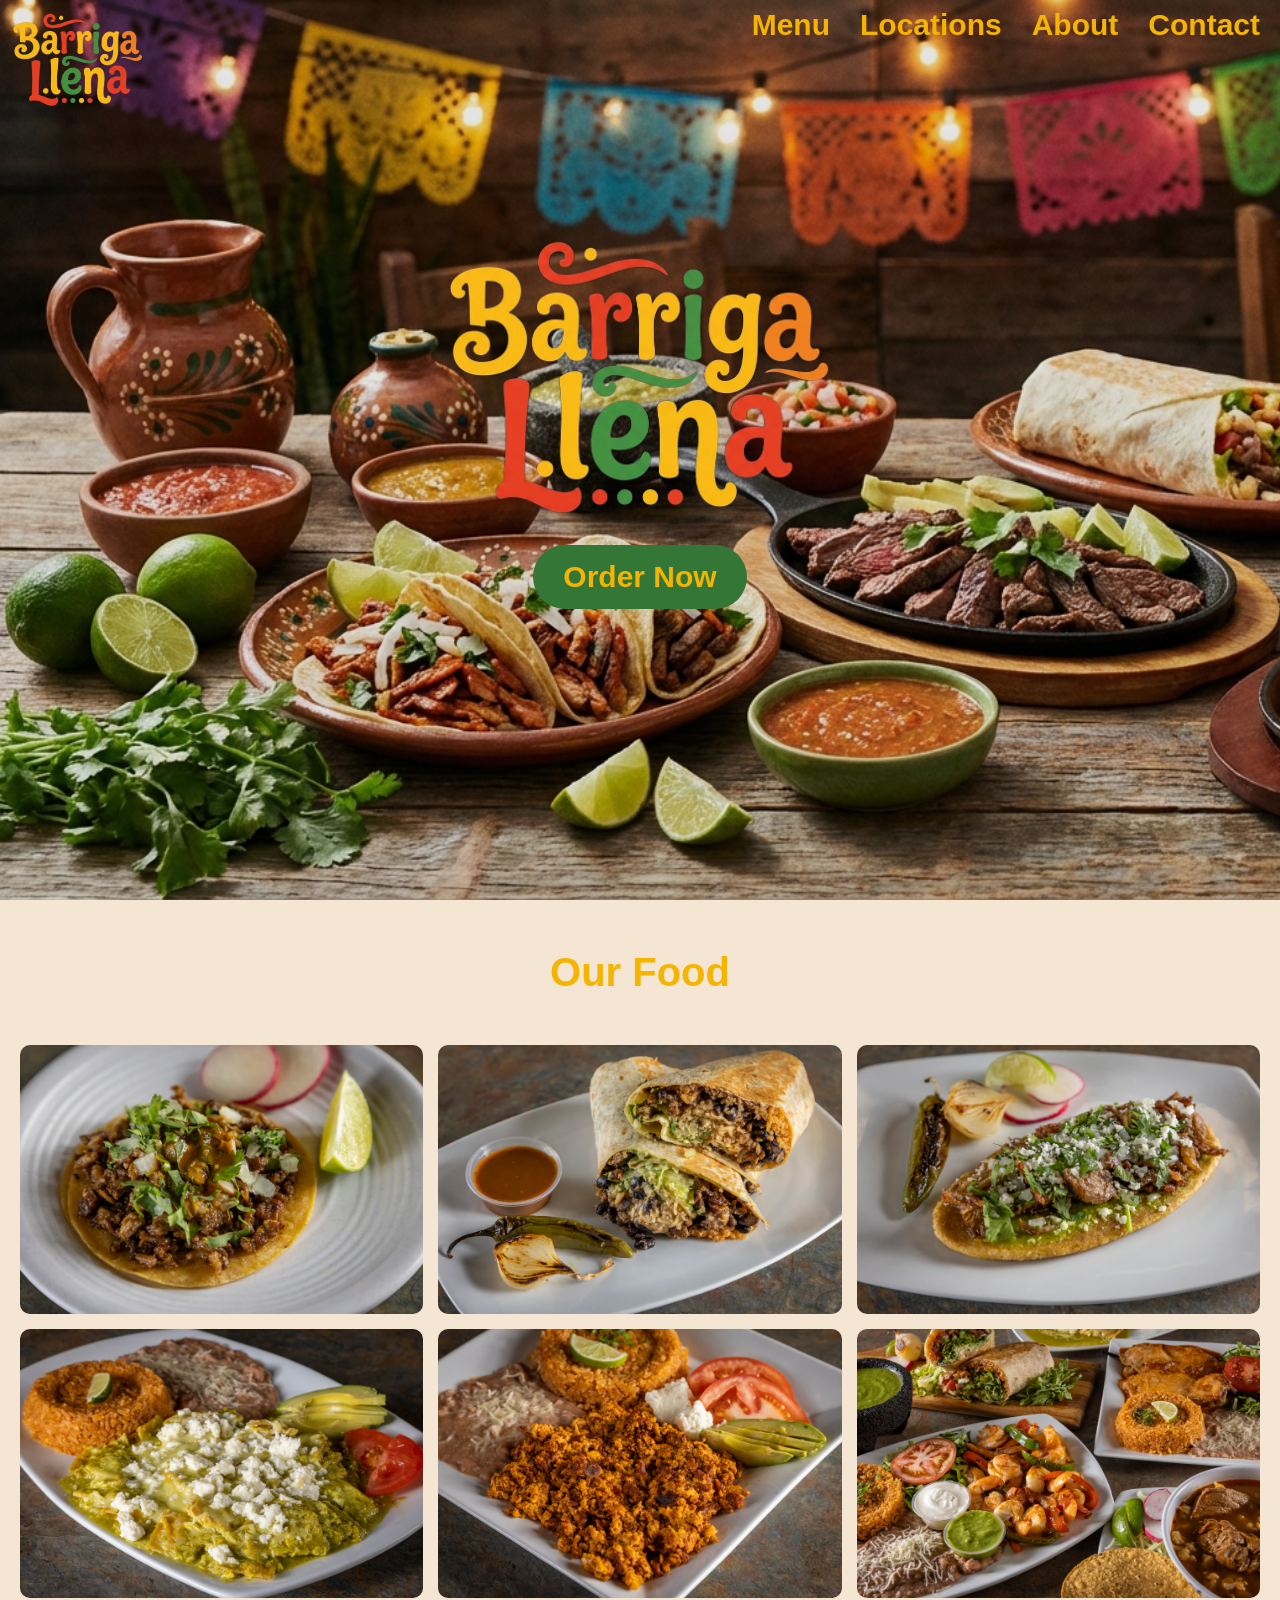
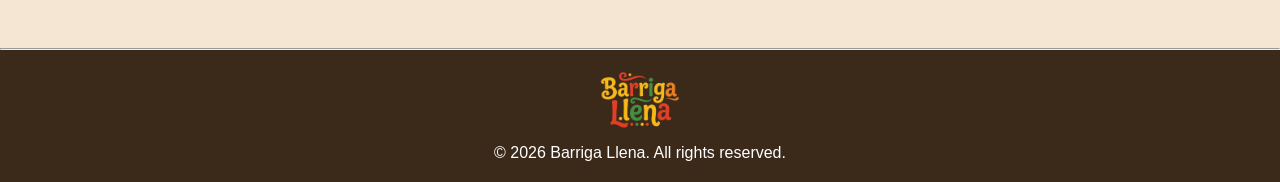
==== index.html @ e54b7aa2 "styling changes to main page" ====
<!doctype html>
<html lang="en">
  <head>
    <meta charset="UTF-8" />
    <meta name="viewport" content="width=device-width, initial-scale=1.0" />
    <link rel="stylesheet" href="css/style.css" />
    <link rel="icon" type="image/x-icon" href="imgs/BarrigaLlenaLogo.jpg" />
    <title>Barriga Llena</title>
  </head>
  <body>
    <header class="hero">
      <div class="overlay"></div>

      <nav class="navbar">
        <img
          src="imgs/BarrigaLlenaLogo.jpg"
          alt="Barriga Llena Logo"
          class="logo"
        />

        <ul>
          <li><a href="#menu">Menu</a></li>
          <li><a href="#locations">Locations</a></li>
          <li><a href="#about">About</a></li>
          <li><a href="#contact">Contact</a></li>
        </ul>
      </nav>

      <div class="hero-content">
        <img
          src="imgs/BarrigaLlenaLogo.jpg"
          alt="Barriga Llena Logo"
          class="hero-logo"
        />
        <button class="order-btn" onclick="">Order Now</button>
      </div>
    </header>
    <section class="gallery">
      <h2>Our Food</h2>
      <div class="gallery-grid">
        <img src="imgs/menu_imgs/tacos_asada.jpg" alt="Tacos" />
        <img src="imgs/menu_imgs/super_burrito.jpg" alt="Burritos" />
        <img src="imgs/menu_imgs/huarache.jpg" alt="Huarache" />
        <img src="imgs/menu_imgs/chilaquiles.jpg" alt="Chilaquiles" />
        <img src="imgs/menu_imgs/chorizo_plate.jpg" alt="Chorizo Plate" />
        <img src="imgs/menu_imgs/multi_plates.jpg" alt="Multi Plates" />
      </div>
    </section>
    <hr />
    <!-- <section class="locations">
      <h2>Locations</h2>

      <div class="location-cards">
        <div class="card">
          <h3>Barriga Llena - Oakland</h3>
          <p>
            📍 <strong>Address:</strong> <br />4201 International Boulevard
            <br />
            Oakland, CA 94601
          </p>
          <p>📞 <strong>Phone:</strong><br />(510) 555-0123</p>
          <p>
            🕒 <strong>Opening Hours:</strong> <br />
            Mon-Thurs: 9am - 9pm <br />Fri-Sun: 9am - 10pm
          </p>
        </div>

        <div class="card">
          <h3>Barriga Llena - San Leandro</h3>
          <p>
            📍 <strong>Address:</strong> <br />579 Floresta Boulevard, Suite
            B<br />San Leandro, CA 94578
          </p>
          <p>📞 <strong>Phone:</strong><br />(510) 555-6631</p>
          <p>
            🕒 <strong>Opening Hours:</strong> <br />
            Mon-Thurs: 9am - 9pm <br />Fri-Sun: 9am - 10pm
          </p>
        </div>

        <div class="card">
          <h3>Barriga Llena - Hayward</h3>
          <p>
            📍 <strong>Address:</strong> <br />792 B St<br />Hayward, CA 94541
          </p>
          <p>📞 <strong>Phone:</strong><br />(510) 555-8472</p>
          <p>
            🕒 <strong>Opening Hours:</strong> <br />
            Mon-Thurs: 9am - 9pm<br />Fri-Sun: 9am - 10pm
          </p>
        </div>
      </div>
    </section> -->
    <footer class="footer">
      <img
        src="imgs/BarrigaLlenaLogo.jpg"
        alt="Barriga Llena Logo"
        class="footer-logo"
      />
      <p>&copy; 2026 Barriga Llena. All rights reserved.</p>
    </footer>
    <script src="script.js"></script>
  </body>
</html>
---- css/style.css ----
/* Base styles */
* {
  margin: 0;
  padding: 0;
  box-sizing: border-box;
}

body {
  font-family: Arial, sans-serif;
}

html {
  scroll-behavior: smooth;
}

/* Header styles */
.hero {
  position: relative;
  height: 100vh;
  background: url("/imgs/MexFood.jpg") left center/cover no-repeat;
  color: white;
}

.overlay {
  position: absolute;
  inset: 0;
  background: rgba(0, 0, 0, 0.1);
}

.navbar {
  position: relative;
  z-index: 2;
  display: flex;
  justify-content: space-between;
  align-items: center;
}

.logo {
  height: 120px;
  padding: 10px;
}

.navbar ul {
  position: relative;
  display: flex;
  gap: 30px;
  list-style: none;
  padding-bottom: 70px;
  padding-right: 20px;
}

.navbar a {
  color: #f4b400;
  font-size: 30px;
  text-decoration: none;
  font-weight: bold;
}

.navbar a:hover {
  color: white;
  text-decoration: underline;
}

.hero-content {
  position: relative;
  z-index: 2;
  height: 100%;
  display: flex;
  flex-direction: column;
  justify-content: center;
  align-items: center;
  padding-bottom: 300px;
}

.hero-logo {
  width: 400px;
  margin-bottom: 20px;
}

.order-btn {
  background: #337636;
  /* color: white; */
  color: #f4b400;
  padding: 15px 30px;
  font-size: 30px;
  border: none;
  border-radius: 50px;
  font-weight: bold;
  z-index: 2;
  cursor: pointer;
}

.order-btn:hover {
  background: #f4b400;
  color: #337636;
}

/* Gallery styles */
.gallery {
  padding: 50px 20px;
  text-align: center;
  background: #f5e6d3; /*radial-gradient(circle, #7b0404, #000000);*/
}

.gallery h2 {
  color: #f4b400;
  font-size: 40px;
  font-weight: bold;
  margin-bottom: 50px;
}

.gallery-grid {
  display: grid;
  grid-template-columns: repeat(3, minmax(200px, 1fr));
  gap: 15px;
  margin-top: 20px;
}

.gallery-grid img {
  width: 100%;
  object-fit: cover;
  border-radius: 10px;
}

/* Section - Locations styles */

/* .locations {
  padding: 60px 20px;
  text-align: center;
  background-image: url("imgs/BL_background.png");
  background-size: cover;
}

.locations h2 {
  font-size: 50px;
  font-weight: bold;
  margin-bottom: 40px;
}

.location-cards {
  display: flex;
  justify-content: center;
  gap: 30px;
  flex-wrap: wrap;
}

.card {
  background: #f9f9f9;
  padding: 20px;
  width: 280px;
  border-radius: 15px;
  box-shadow: 0 4px 10px rgba(0, 0, 0, 0.1);
  text-align: left;
  transition: transform 0.3s ease;
}

.card:hover {
  transform: translateY(-10px);
}

.card h3 {
  margin-bottom: 10px;
}

.card p {
  margin: 8px 0;
} */

/* Footer styles */
.footer {
  background: #3b2a1a;
  /* background: #7b0404; */
  color: white;
  text-align: center;
  padding: 20px;
}

.footer img {
  height: 60px;
  margin-bottom: 10px;
}
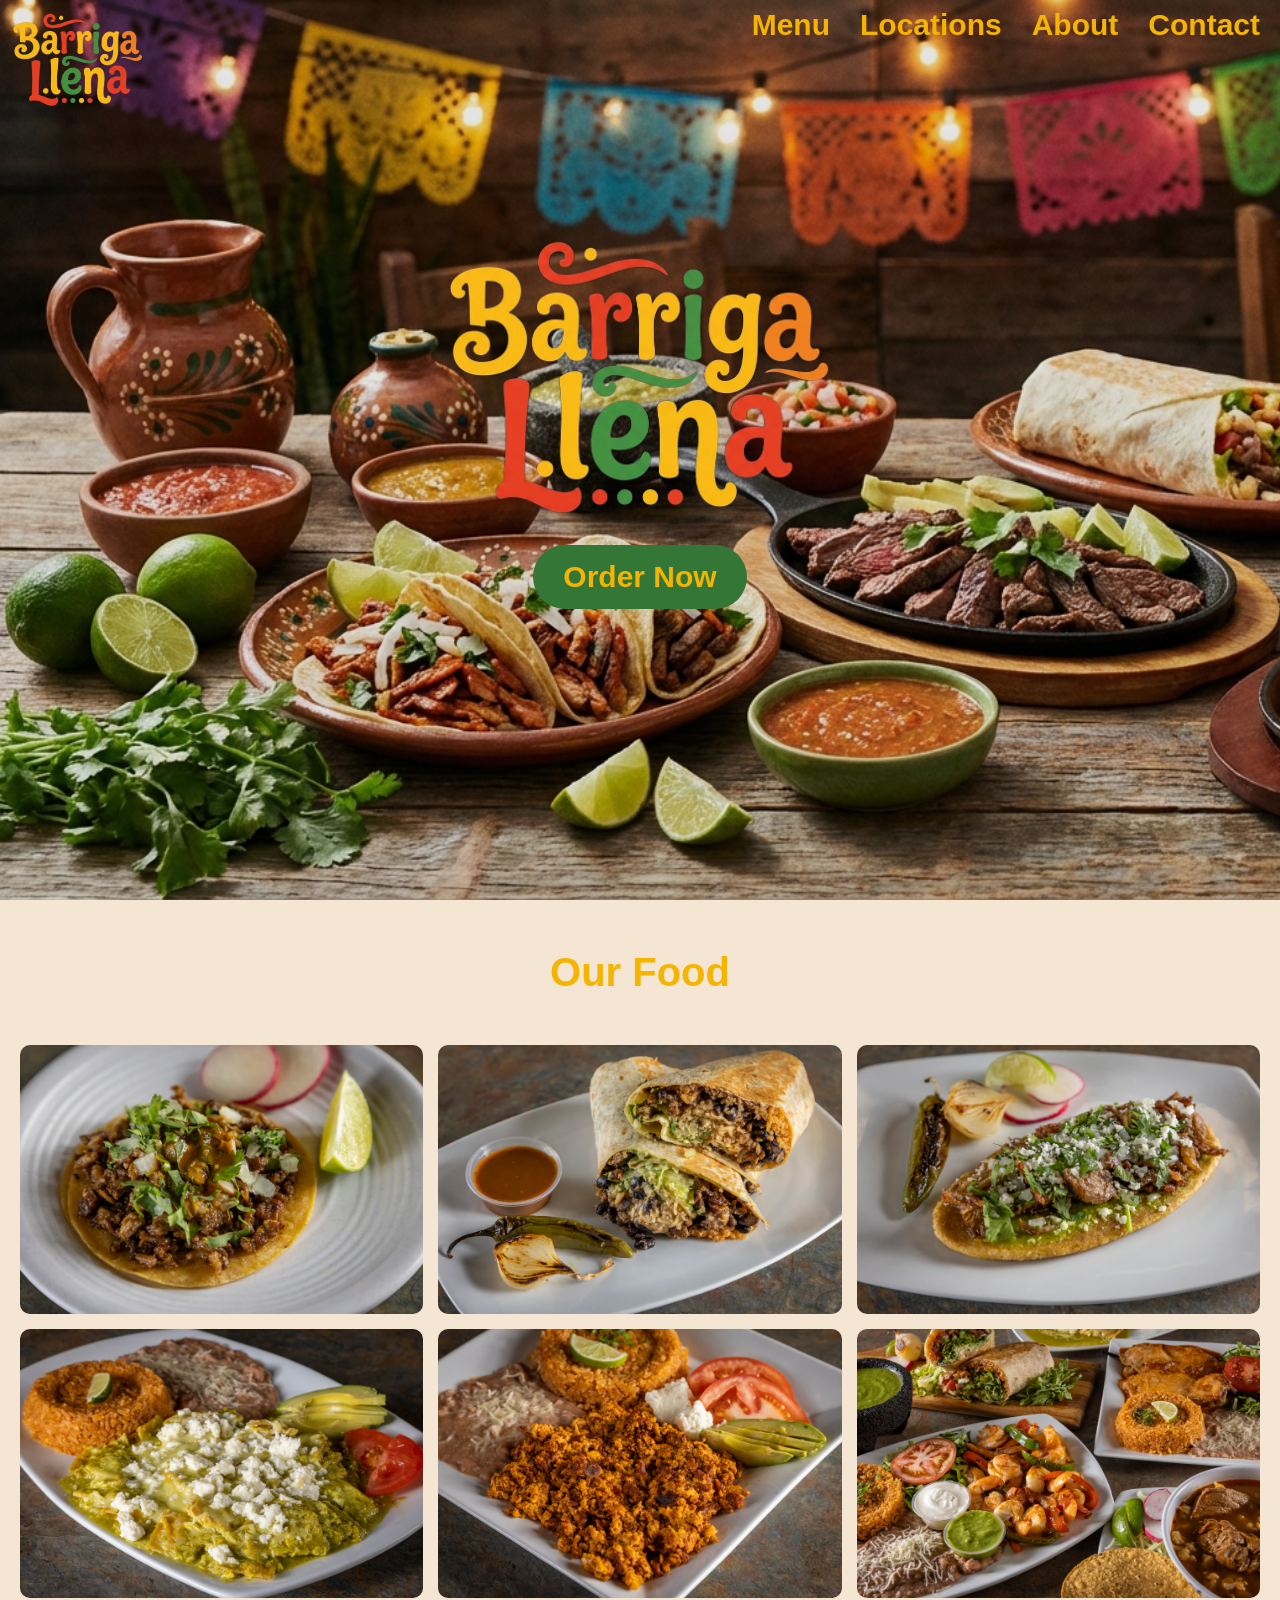
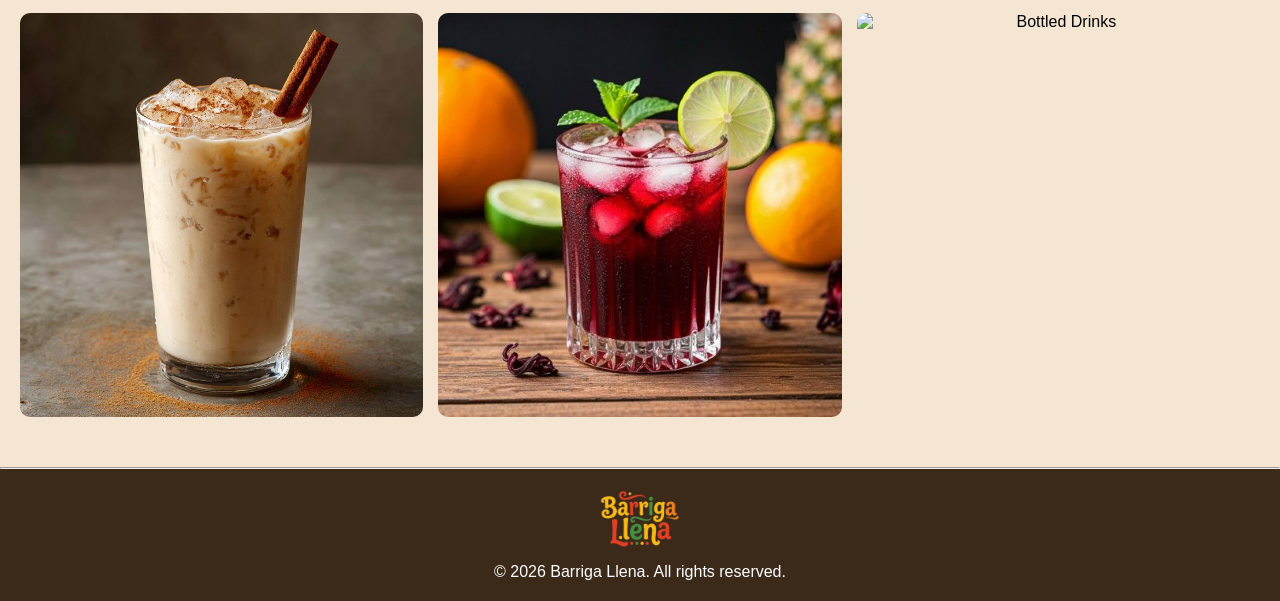
==== commit cfd93e86: "added a few more images to gallery" ====
--- a/index.html
+++ b/index.html
@@ -44,6 +44,9 @@
         <img src="imgs/menu_imgs/chilaquiles.jpg" alt="Chilaquiles" />
         <img src="imgs/menu_imgs/chorizo_plate.jpg" alt="Chorizo Plate" />
         <img src="imgs/menu_imgs/multi_plates.jpg" alt="Multi Plates" />
+        <img src="imgs/menu_imgs/horchata.jpg" alt="Horchata" />
+        <img src="imgs/menu_imgs/jamaica.jpg" alt="Jamaica" />
+        <img src="imgs/menu_imgs/" alt="Bottled Drinks" />
       </div>
     </section>
     <hr />
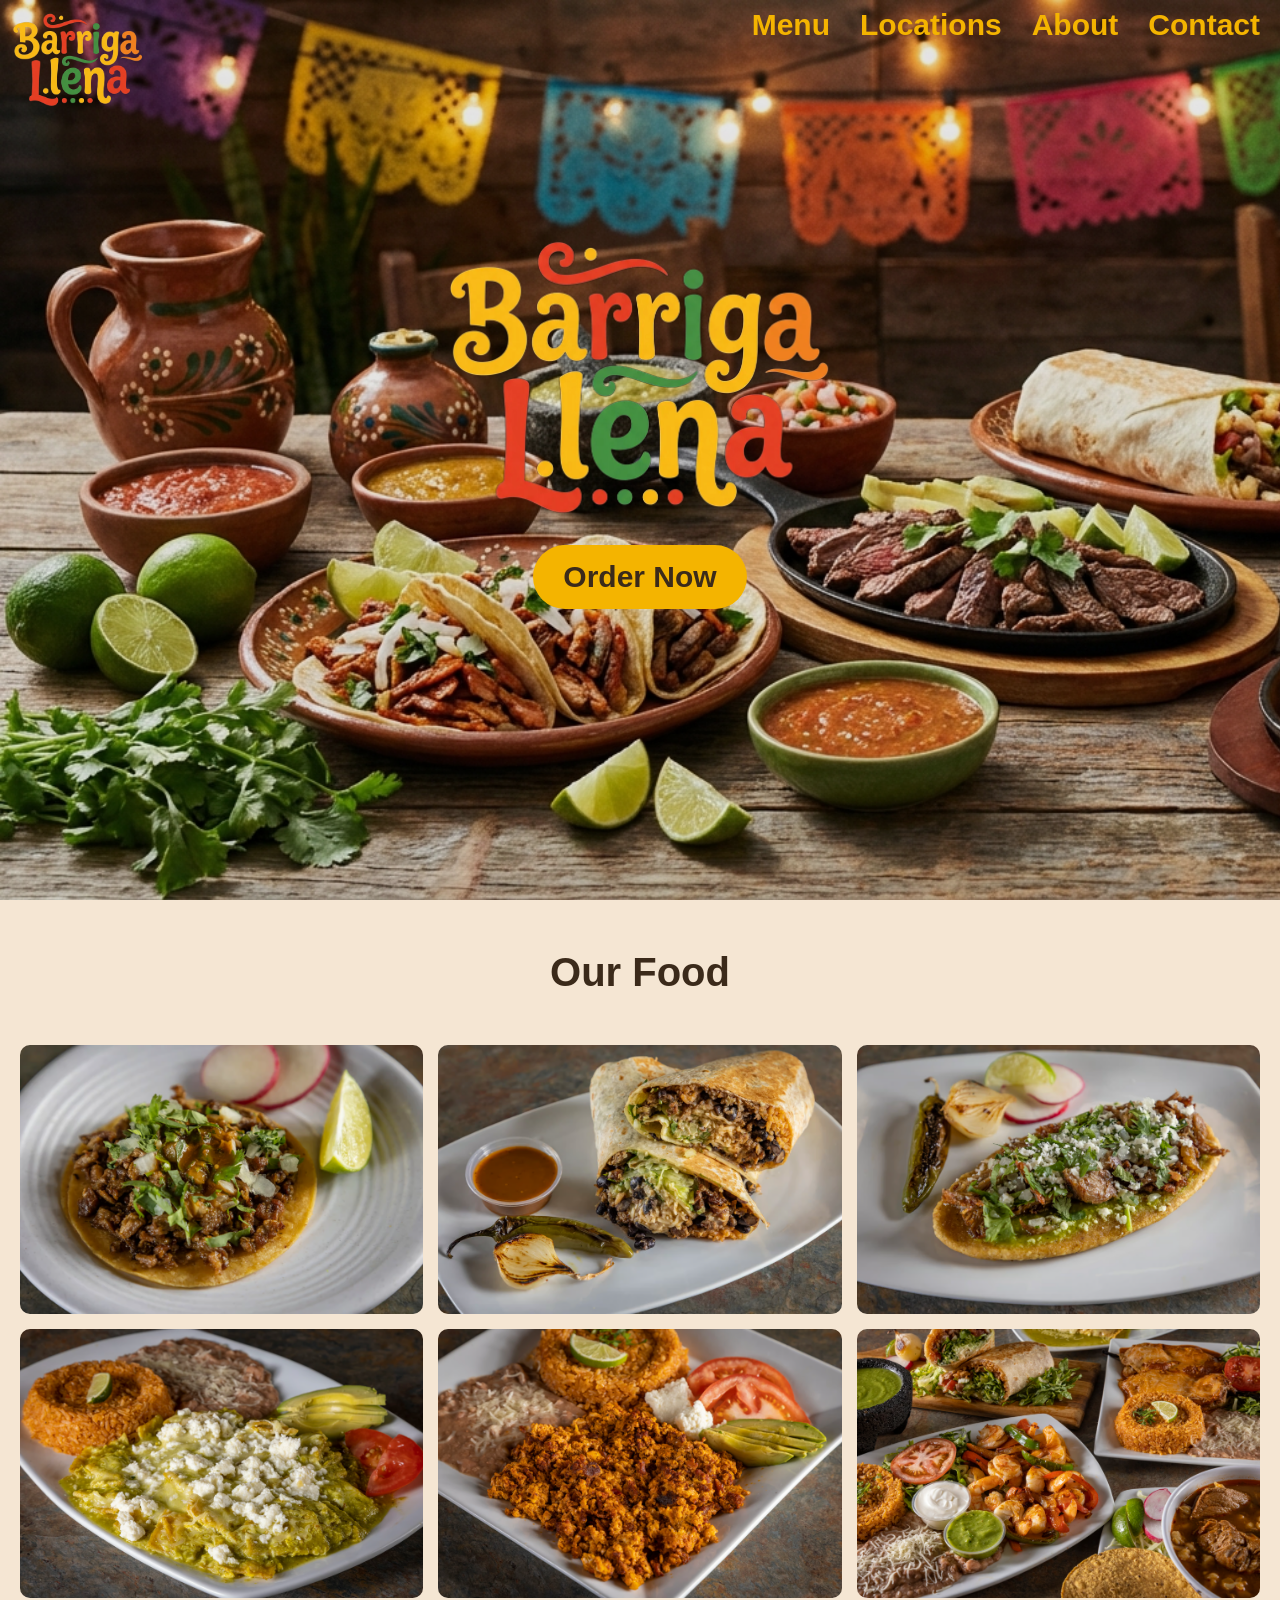
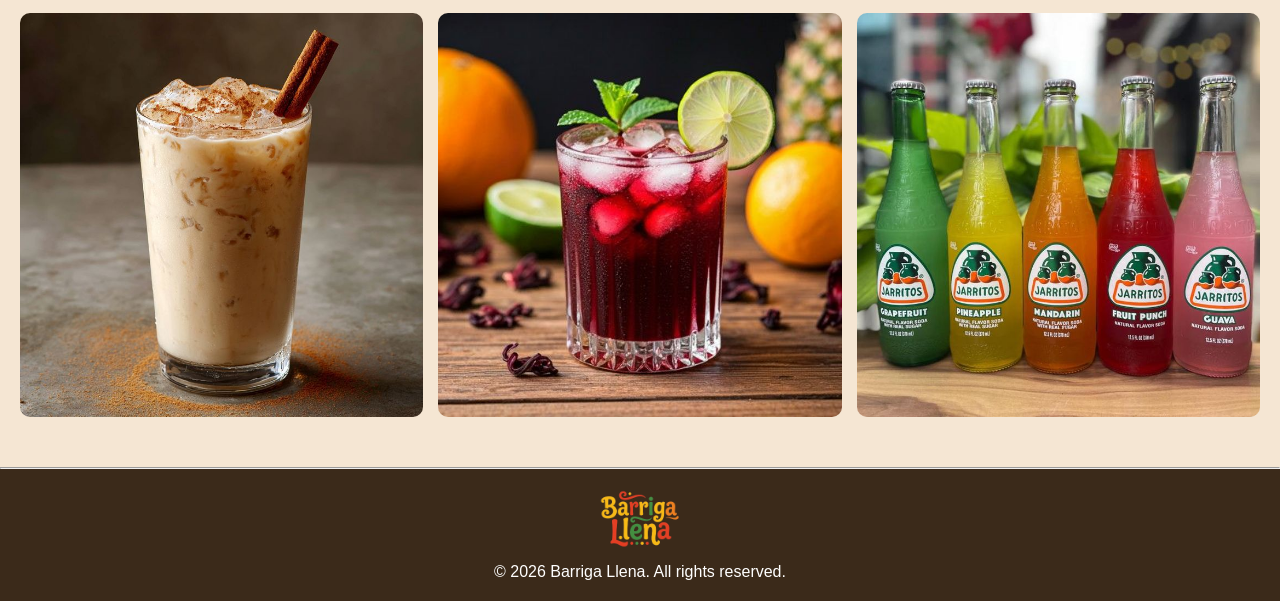
==== commit 9d1b8dc7: "updated order btn and nav styling" ====
--- a/index.html
+++ b/index.html
@@ -46,7 +46,7 @@
         <img src="imgs/menu_imgs/multi_plates.jpg" alt="Multi Plates" />
         <img src="imgs/menu_imgs/horchata.jpg" alt="Horchata" />
         <img src="imgs/menu_imgs/jamaica.jpg" alt="Jamaica" />
-        <img src="imgs/menu_imgs/" alt="Bottled Drinks" />
+        <img src="imgs/menu_imgs/jarritos.jpg" alt="Jarritos" />
       </div>
     </section>
     <hr />
--- a/css/style.css
+++ b/css/style.css
@@ -58,7 +58,9 @@
 
 .navbar a:hover {
   color: white;
+  transition: 0.3s ease;
   text-decoration: underline;
+  font-size: 35px;
 }
 
 .hero-content {
@@ -78,9 +80,8 @@
 }
 
 .order-btn {
-  background: #337636;
-  /* color: white; */
-  color: #f4b400;
+  background: #f4b400;
+  color: #3b2a1a;
   padding: 15px 30px;
   font-size: 30px;
   border: none;
@@ -91,8 +92,9 @@
 }
 
 .order-btn:hover {
-  background: #f4b400;
-  color: #337636;
+  transition: 0.3s ease;
+  font-size: 35px;
+  color: white;
 }
 
 /* Gallery styles */
@@ -103,7 +105,7 @@
 }
 
 .gallery h2 {
-  color: #f4b400;
+  color: #3b2a1a;
   font-size: 40px;
   font-weight: bold;
   margin-bottom: 50px;
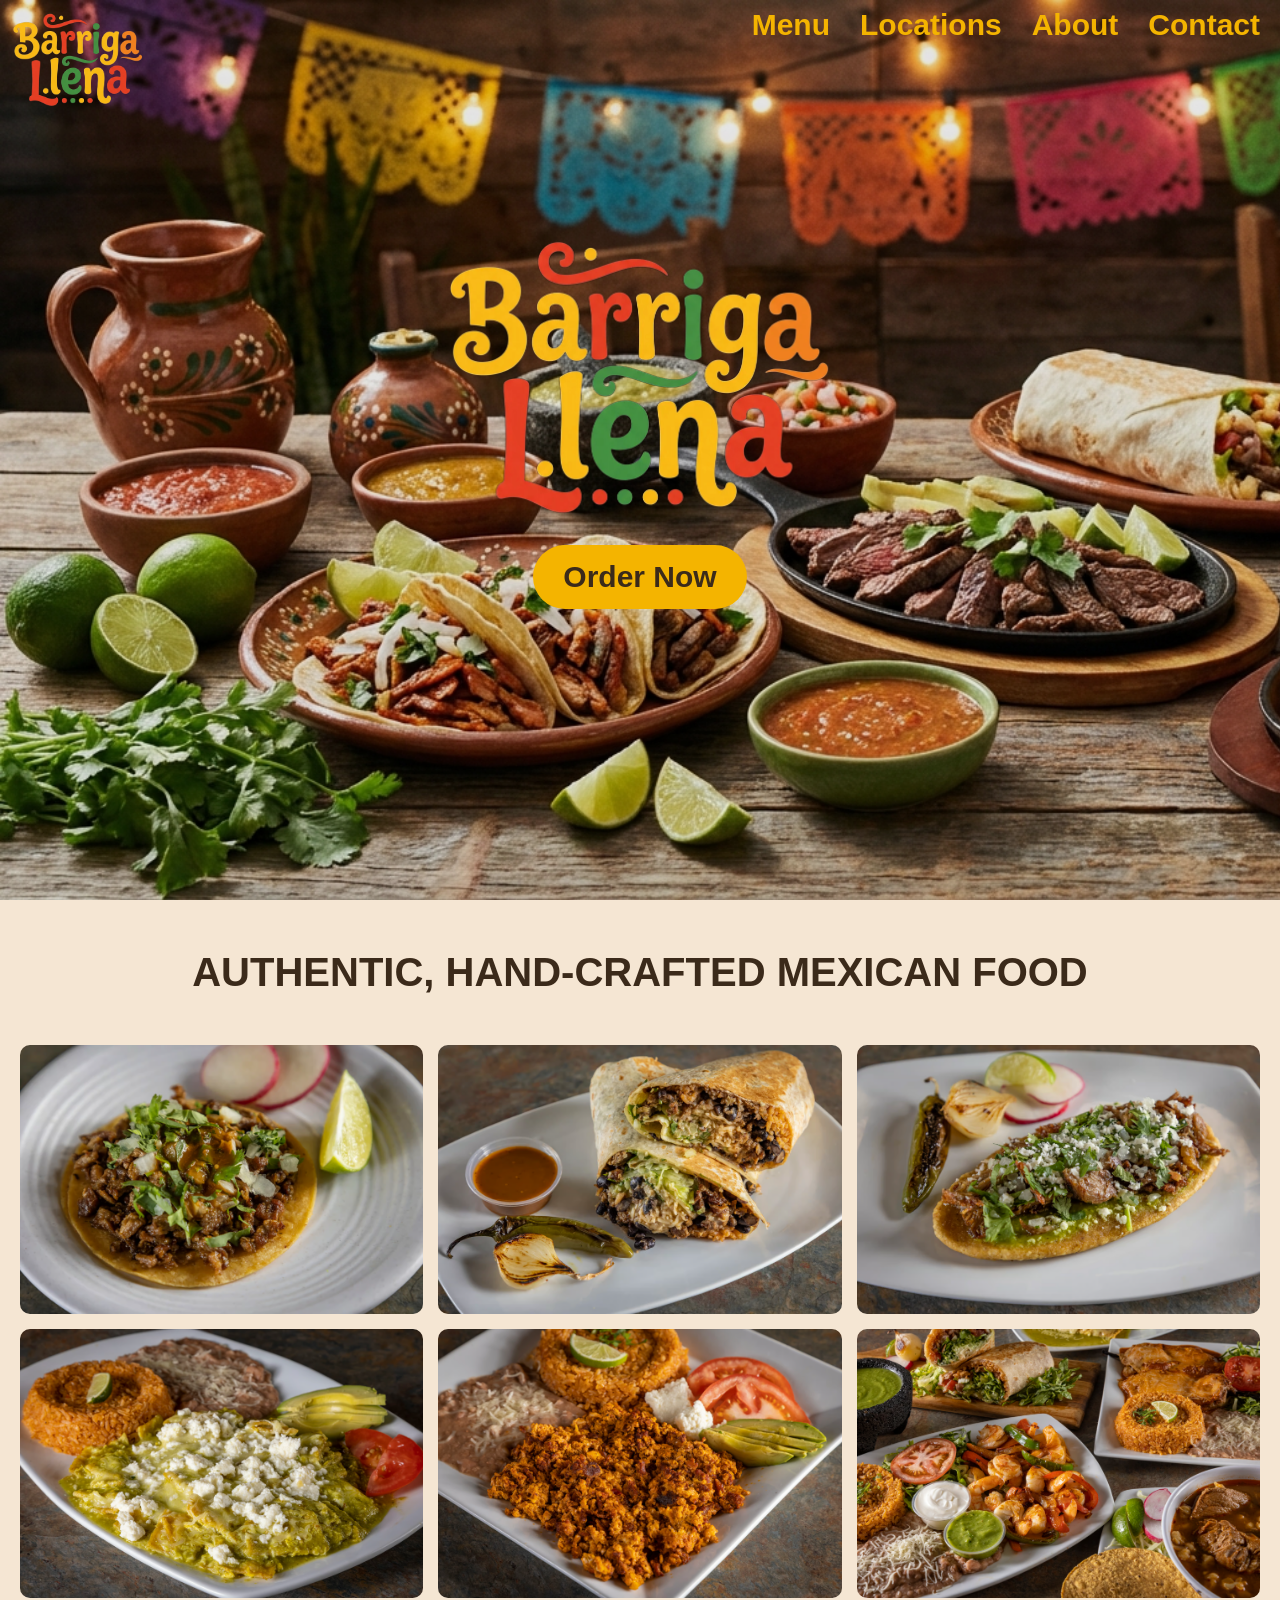
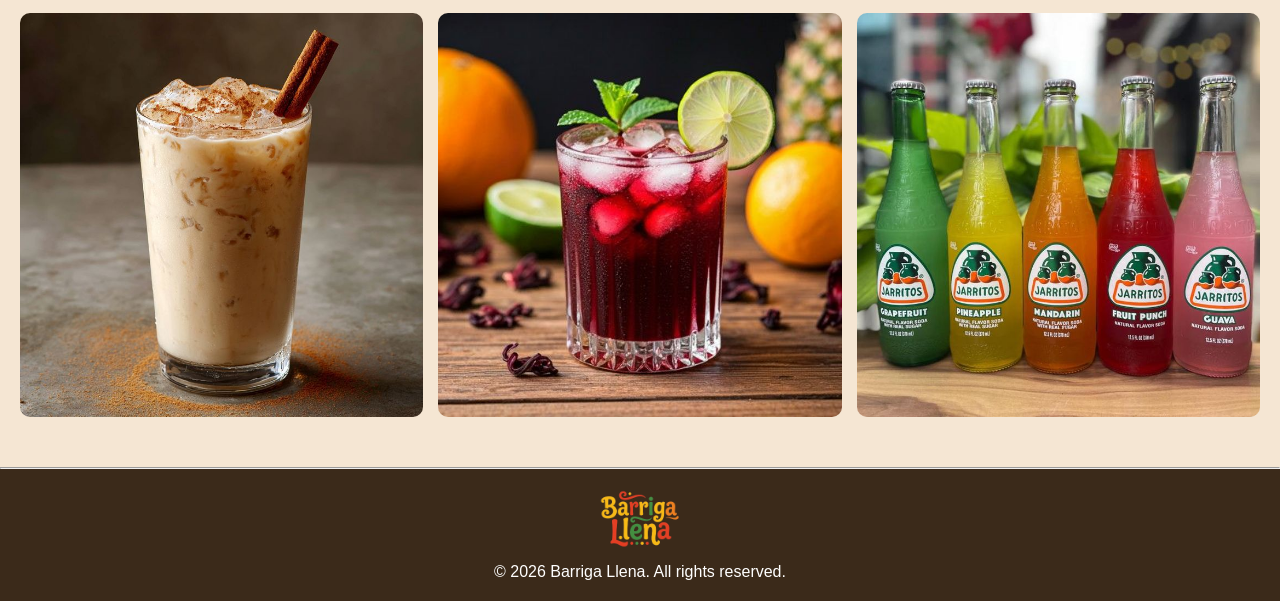
==== commit 54262aae: "gallery text update" ====
--- a/index.html
+++ b/index.html
@@ -36,7 +36,7 @@
       </div>
     </header>
     <section class="gallery">
-      <h2>Our Food</h2>
+      <h2>AUTHENTIC, HAND-CRAFTED MEXICAN FOOD</h2>
       <div class="gallery-grid">
         <img src="imgs/menu_imgs/tacos_asada.jpg" alt="Tacos" />
         <img src="imgs/menu_imgs/super_burrito.jpg" alt="Burritos" />
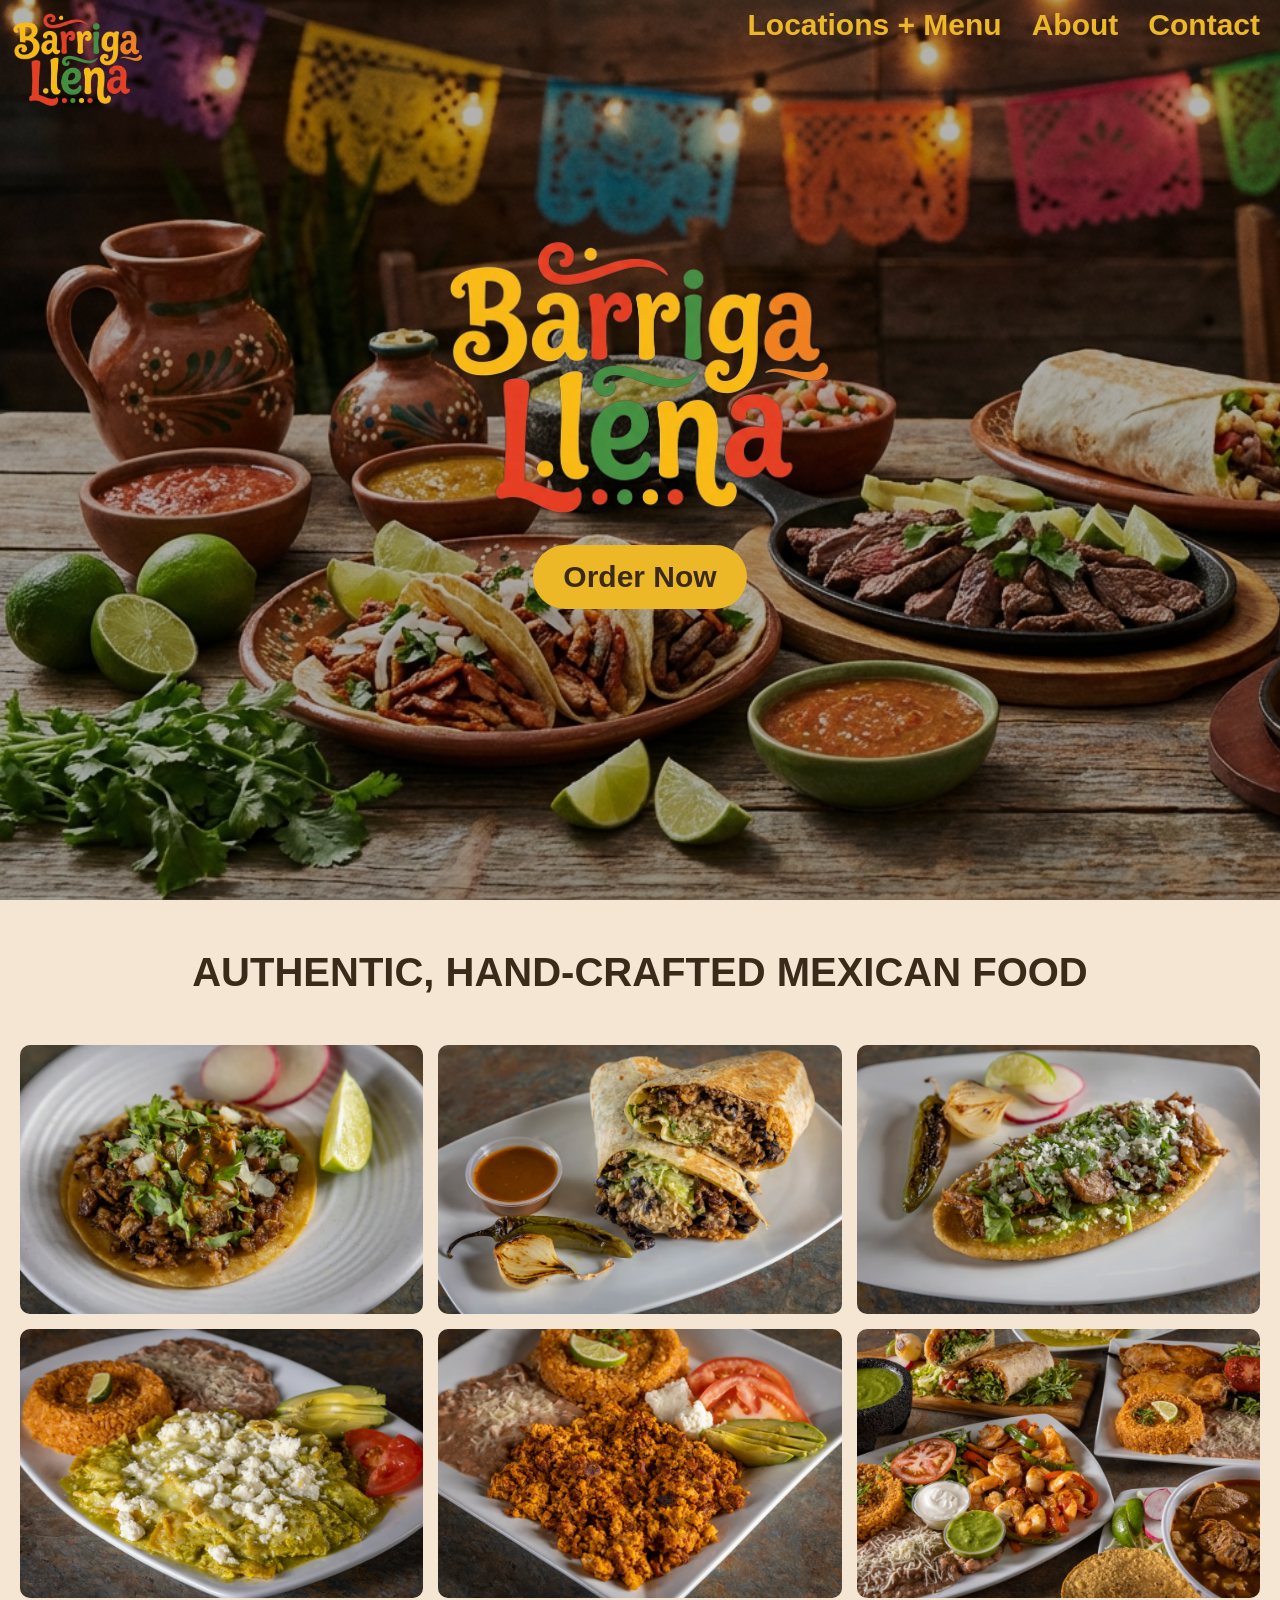
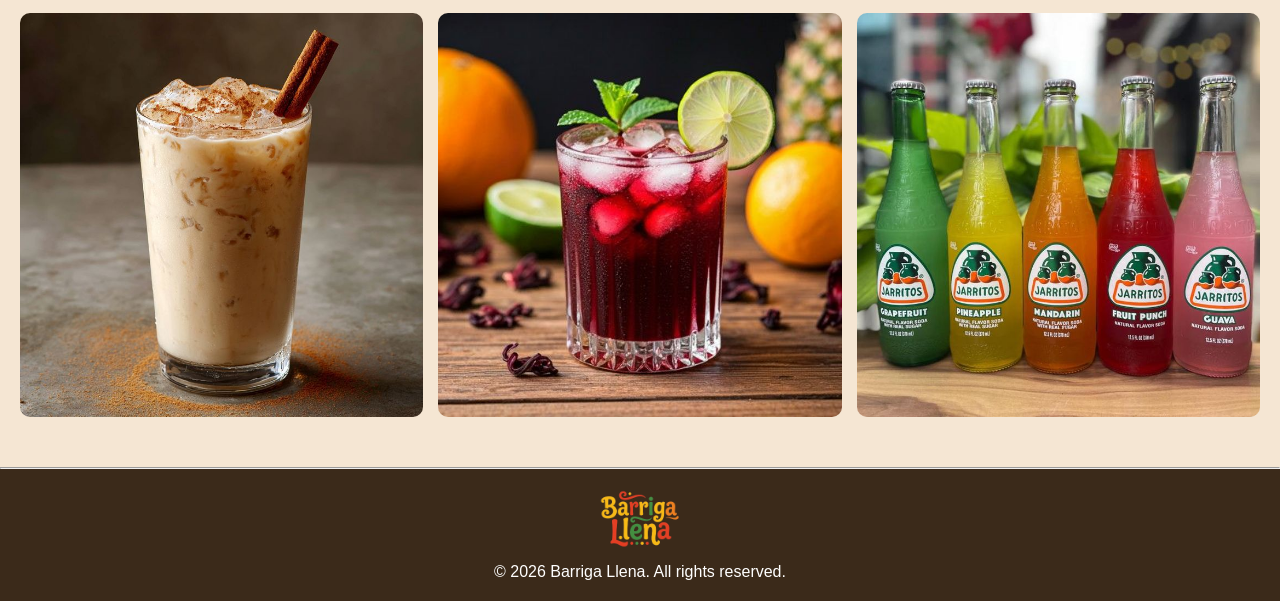
==== commit f891ad5d: "map and location cards update Co-authored-by: Copilot <copilot@github.com>" ====
--- a/index.html
+++ b/index.html
@@ -3,7 +3,7 @@
   <head>
     <meta charset="UTF-8" />
     <meta name="viewport" content="width=device-width, initial-scale=1.0" />
-    <link rel="stylesheet" href="css/style.css" />
+    <link rel="stylesheet" href="style.css" />
     <link rel="icon" type="image/x-icon" href="imgs/BarrigaLlenaLogo.jpg" />
     <title>Barriga Llena</title>
   </head>
@@ -19,8 +19,7 @@
         />
 
         <ul>
-          <li><a href="#menu">Menu</a></li>
-          <li><a href="#locations">Locations</a></li>
+          <li><a href="pages/locations.html">Locations + Menu</a></li>
           <li><a href="#about">About</a></li>
           <li><a href="#contact">Contact</a></li>
         </ul>
--- a/style.css
+++ b/style.css
@@ -0,0 +1,242 @@
+/* Base styles */
+* {
+  margin: 0;
+  padding: 0;
+  box-sizing: border-box;
+}
+
+body {
+  font-family: Arial, sans-serif;
+}
+
+html {
+  scroll-behavior: smooth;
+}
+
+/* Header styles */
+.hero {
+  position: relative;
+  height: 100vh;
+  background: url("/imgs/MexFood.jpg") left center/cover no-repeat;
+  color: white;
+}
+
+.overlay {
+  position: absolute;
+  inset: 0;
+  background: rgba(0, 0, 0, 0.1);
+}
+
+.navbar {
+  position: relative;
+  z-index: 2;
+  display: flex;
+  justify-content: space-between;
+  align-items: center;
+}
+
+.logo {
+  height: 120px;
+  padding: 10px;
+}
+
+.navbar ul {
+  position: relative;
+  display: flex;
+  gap: 30px;
+  list-style: none;
+  padding-bottom: 70px;
+  padding-right: 20px;
+}
+
+.navbar a {
+  color: #edb828;
+  font-size: 30px;
+  text-decoration: none;
+  font-weight: bold;
+}
+
+.navbar a:hover {
+  color: white;
+  transition: 0.3s ease;
+  text-decoration: underline;
+  font-size: 35px;
+}
+
+.hero-content {
+  position: relative;
+  z-index: 2;
+  height: 100%;
+  display: flex;
+  flex-direction: column;
+  justify-content: center;
+  align-items: center;
+  padding-bottom: 300px;
+}
+
+.hero-logo {
+  width: 400px;
+  margin-bottom: 20px;
+}
+
+.order-btn {
+  background: #edb828;
+  color: #3b2a1a;
+  padding: 15px 30px;
+  font-size: 30px;
+  border: none;
+  border-radius: 50px;
+  font-weight: bold;
+  z-index: 2;
+  cursor: pointer;
+}
+
+.order-btn:hover {
+  transition: 0.3s ease;
+  font-size: 35px;
+  color: white;
+}
+
+/* Gallery styles */
+.gallery {
+  padding: 50px 20px;
+  text-align: center;
+  background: #f5e6d3;
+}
+
+.gallery h2 {
+  color: #3b2a1a;
+  font-size: 40px;
+  font-weight: bold;
+  margin-bottom: 50px;
+}
+
+.gallery-grid {
+  display: grid;
+  grid-template-columns: repeat(3, minmax(200px, 1fr));
+  gap: 15px;
+  margin-top: 20px;
+}
+
+.gallery-grid img {
+  width: 100%;
+  object-fit: cover;
+  border-radius: 10px;
+}
+
+/* Footer styles */
+.footer {
+  background: #3b2a1a;
+  color: white;
+  text-align: center;
+  padding: 20px;
+}
+
+.footer img {
+  height: 60px;
+  margin-bottom: 10px;
+}
+
+/* Locations page styles */
+.locations-hero {
+  position: relative;
+  height: 100vh;
+  background: url("/imgs/Locations_img.jpg") center/cover no-repeat;
+  color: white;
+}
+
+.overlay {
+  position: absolute;
+  inset: 0;
+  background: rgba(0, 0, 0, 0.3);
+  z-index: 1;
+}
+
+.locations-hero-content {
+  position: relative;
+  z-index: 2;
+  height: 100%;
+  display: flex;
+  flex-direction: column;
+  justify-content: center;
+  align-items: center;
+  text-align: center;
+  padding-bottom: 200px;
+}
+
+.locations-hero-content h1 {
+  color: #edb828;
+  font-size: 70px;
+  margin-bottom: 10px;
+}
+
+.locations-hero-content p {
+  font-size: 25px;
+}
+
+.navbar {
+  z-index: 3;
+}
+
+.map-section {
+  display: flex;
+  justify-content: center;
+  padding: 20px;
+}
+
+.map-section iframe {
+  width: 100%;
+  height: 400px;
+  border: 0;
+  border-radius: 50px;
+}
+
+.locations {
+  padding: 40px 20px 60px;
+}
+
+.location-cards {
+  display: grid;
+  grid-template-columns: repeat(3, 1fr);
+  gap: 30px;
+  max-width: 1000px;
+  margin: auto;
+}
+
+.card {
+  background: #f9f6f1;
+  padding: 20px;
+  width: 280px;
+  border-radius: 15px;
+  box-shadow: 0 4px 10px rgba(0, 0, 0 0.1);
+  text-align: left;
+  transition: transform 0.3s ease;
+}
+
+.card:hover {
+  transform: translateY(-5px);
+}
+
+.card h3 {
+  margin-bottom: 10px;
+}
+
+.card p {
+  margin: 8px 0;
+}
+
+.card button {
+  margin-top: 10px;
+  background: #f4b400;
+  color: white;
+  border: none;
+  padding: 10px;
+  width: 100%;
+  border-radius: 25px;
+  cursor: pointer;
+  font-weight: bold;
+}
+
+.card button:hover {
+  background: #ffcc33;
+}
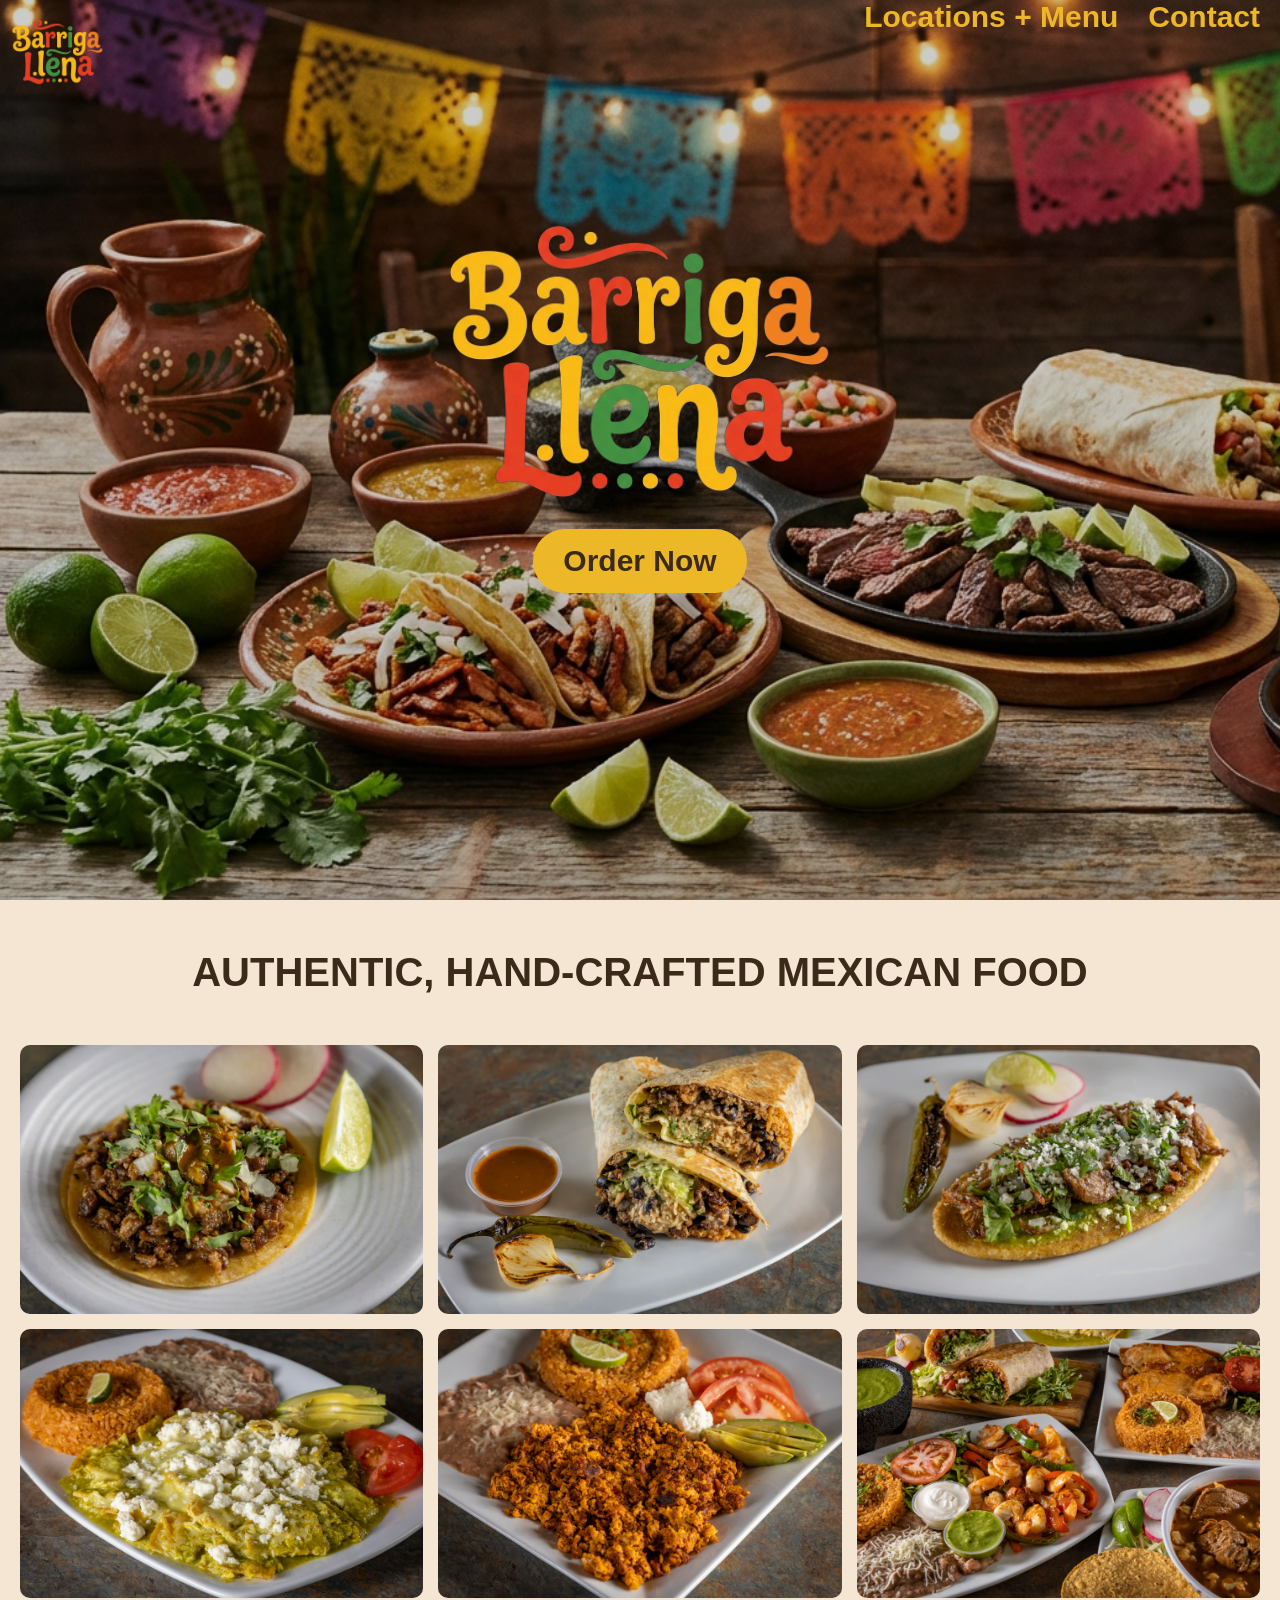
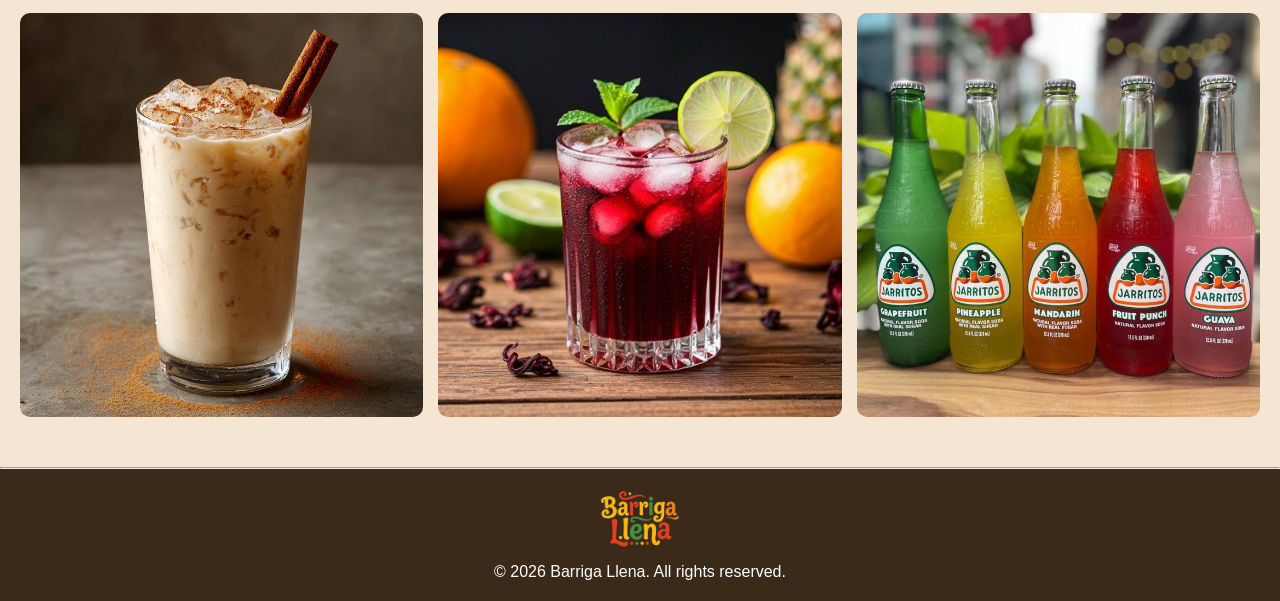
==== commit b196e9c1: "minor styling" ====
--- a/index.html
+++ b/index.html
@@ -20,7 +20,6 @@
 
         <ul>
           <li><a href="pages/locations.html">Locations + Menu</a></li>
-          <li><a href="#about">About</a></li>
           <li><a href="#contact">Contact</a></li>
         </ul>
       </nav>
@@ -31,7 +30,13 @@
           alt="Barriga Llena Logo"
           class="hero-logo"
         />
-        <button class="order-btn" onclick="">Order Now</button>
+
+        <button
+          class="order-btn"
+          onclick="window.location.href = 'pages/locations.html'"
+        >
+          Order Now
+        </button>
       </div>
     </header>
     <section class="gallery">
--- a/style.css
+++ b/style.css
@@ -24,7 +24,7 @@
 .overlay {
   position: absolute;
   inset: 0;
-  background: rgba(0, 0, 0, 0.1);
+  background: rgba(0, 0, 0, 0.2);
 }
 
 .navbar {
@@ -140,16 +140,9 @@
 /* Locations page styles */
 .locations-hero {
   position: relative;
-  height: 100vh;
+  height: 75vh;
   background: url("/imgs/Locations_img.jpg") center/cover no-repeat;
   color: white;
-}
-
-.overlay {
-  position: absolute;
-  inset: 0;
-  background: rgba(0, 0, 0, 0.3);
-  z-index: 1;
 }
 
 .locations-hero-content {
@@ -176,6 +169,10 @@
 
 .navbar {
   z-index: 3;
+}
+
+.locations-body {
+  background: #f5e6d3;
 }
 
 .map-section {
@@ -208,7 +205,7 @@
   padding: 20px;
   width: 280px;
   border-radius: 15px;
-  box-shadow: 0 4px 10px rgba(0, 0, 0 0.1);
+  box-shadow: 0 4px 10px rgba(0, 0, 0, 0.1);
   text-align: left;
   transition: transform 0.3s ease;
 }
@@ -240,3 +237,277 @@
 .card button:hover {
   background: #ffcc33;
 }
+
+/* Menu page styles */
+.menu-page {
+  background: #f5e6d3;
+}
+
+.menu-header-bar {
+  background: #3b2a1a;
+  color: white;
+  display: flex;
+  justify-content: space-between;
+  align-items: center;
+  padding-left: 10px;
+  padding-right: 10px;
+  position: sticky;
+  top: 0;
+}
+
+.logo {
+  height: 10vh;
+}
+
+.menu-header-bar a {
+  display: flex;
+  align-items: center;
+}
+
+.menu-header-bar h1 {
+  font-size: 50px;
+  font-weight: bold;
+  margin-right: 40px;
+  color: #f5e6d3;
+}
+
+.menu-section {
+  padding: 20px 60px;
+}
+
+.menu-section h1 {
+  text-align: center;
+  margin: 30px 0 20px;
+}
+
+.menu-grid {
+  display: grid;
+  grid-template-columns: repeat(3, 1fr);
+  gap: 30px;
+  max-width: 1100px;
+  margin: auto;
+}
+
+.menu-card {
+  background: white;
+  padding: 15px;
+  border-radius: 15px;
+  text-align: center;
+  box-shadow: 0 4px 10px rgba(0, 0, 0, 0.1);
+}
+
+.menu-card img {
+  width: 100%;
+  height: 180px;
+  object-fit: cover;
+  border-radius: 10px;
+}
+
+.price {
+  font-size: 18px;
+  font-weight: bold;
+  color: #f4b400;
+  margin: 5px 0 10px;
+}
+
+.menu-card select,
+.menu-card textarea {
+  width: 100%;
+  margin-top: 10px;
+  padding: 8px;
+  border-radius: 8px;
+}
+
+.quantity {
+  display: flex;
+  justify-content: center;
+  gap: 10px;
+  margin-top: 10px;
+}
+
+.quantity button {
+  padding: 5px 10px;
+  cursor: pointer;
+}
+
+.add-btn {
+  margin-top: 10px;
+  background: #f4b400;
+  color: white;
+  border: none;
+  padding: 10px;
+  width: 100%;
+  border-radius: 20px;
+  cursor: pointer;
+}
+
+.add-btn:hover {
+  background: #ffcc33;
+}
+
+.cart-icon {
+  font-size: 25px;
+  cursor: pointer;
+  background: #f5e6d3;
+  padding: 5px 10px;
+  border-radius: 20px;
+}
+
+.cart-icon:hover {
+  font-size: 30px;
+  transition: 0.3s ease;
+}
+
+#cart-count {
+  background: #f4b400;
+  border-radius: 50%;
+  padding: 3px 8px;
+  font-size: 15px;
+}
+
+/* Cart modal styles */
+.cart-modal {
+  display: none;
+  position: fixed;
+  inset: 0;
+  background: rgba(0, 0, 0, 0.6);
+  z-index: 1000;
+}
+
+.cart-content {
+  display: flex;
+  flex-direction: column;
+  background: white;
+  width: 90%;
+  max-width: 500px;
+  margin: 80px auto;
+  padding: 20px;
+  border-radius: 15px;
+  position: relative;
+
+  max-height: 80vh;
+  overflow-y: auto;
+}
+
+#cart-items {
+  overflow-y: auto;
+  flex: 1;
+}
+
+.cart-footer {
+  border-top: 2px solid #000;
+  padding-top: 15px;
+  text-align: right;
+}
+
+.close-btn {
+  position: absolute;
+  top: 10px;
+  right: 15px;
+  font-size: 25px;
+  cursor: pointer;
+}
+
+#cart-items {
+  border-bottom: 1px solid #ddd;
+  padding: 10px 0;
+}
+
+.checkout-btn {
+  margin-top: 20px;
+  width: 100%;
+  padding: 10px;
+  background: #f4b400;
+  border: none;
+  color: white;
+  border-radius: 20px;
+  cursor: pointer;
+}
+
+.cart-item {
+  border-bottom: 1px solid #ddd;
+  padding: 15px 0;
+  margin-bottom: 10px;
+}
+
+.cart-item strong {
+  font-size: 18px;
+  display: block;
+  margin-bottom: 5px;
+}
+
+.cart-item button {
+  margin-top: 10px;
+  background: #e63946;
+  color: white;
+  border: none;
+  padding: 6px 12px;
+  border-radius: 15px;
+  cursor: pointer;
+  font-size: 12px;
+}
+
+.cart-item button:hover {
+  background: #c82333;
+}
+
+.cart-total {
+  margin-top: 20px;
+  padding-top: 15px;
+  border-top: 2px solid #000;
+  text-align: right;
+}
+
+.cart-total h3 {
+  font-size: 20px;
+}
+
+.cart-content {
+  background: white;
+  width: 90%;
+  max-width: 500px;
+  margin: 80px auto;
+  padding: 25px;
+  border-radius: 15px;
+  position: relative;
+}
+
+.cart-item:hover {
+  background: #f9f9f9;
+  border-radius: 10px;
+  padding-left: 10px;
+  transition: 0.2s;
+}
+
+/* Thank you modal styles */
+.thankyou-modal {
+  display: none;
+  position: fixed;
+  inset: 0;
+  background: rgba(0, 0, 0, 0.6);
+  z-index: 2000;
+}
+
+.thankyou-content {
+  background: white;
+  width: 90%;
+  max-width: 400px;
+  margin: 150px auto;
+  padding: 30px;
+  text-align: center;
+  border-radius: 15px;
+}
+
+.thankyou-content h2 {
+  margin-bottom: 10px;
+}
+
+.thankyou-content button {
+  margin-top: 15px;
+  background: #f4b400;
+  border: none;
+  padding: 10px 20px;
+  border-radius: 20px;
+  color: white;
+  cursor: pointer;
+}
